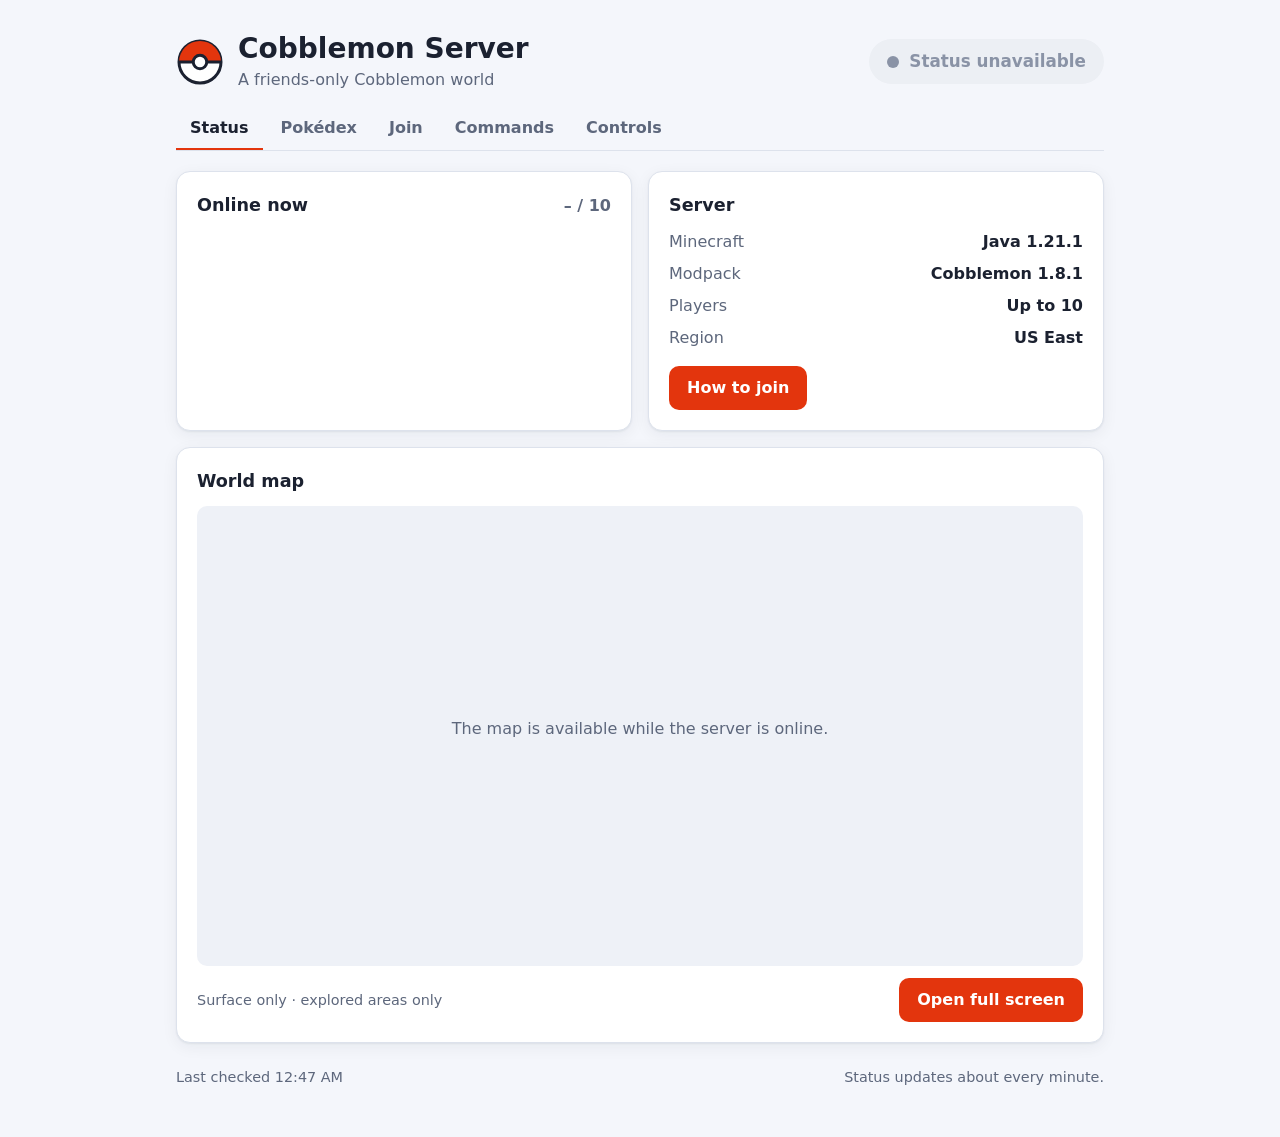
==== index.html @ 2ac9ac33 "Publish 2026-10-23 00:00" ====
<!doctype html>
<html lang="en">
<head>
  <meta charset="utf-8">
  <meta name="viewport" content="width=device-width, initial-scale=1">
  <title>Cobblemon Server</title>
  <meta name="description" content="Live status for our Cobblemon Minecraft server.">
  <link rel="icon" href="favicon.svg" type="image/svg+xml">
  <link rel="stylesheet" href="style.css?v=7aea255664">
</head>
<body>
  <main class="wrap">
    <header class="hero">
      <div class="brand">
        <svg class="ball" viewBox="0 0 32 32" aria-hidden="true">
          <circle cx="16" cy="16" r="14" class="ball-bottom"/>
          <path d="M2 16a14 14 0 0 1 28 0z" class="ball-top"/>
          <path d="M2 16h28" class="ball-line"/>
          <circle cx="16" cy="16" r="4.5" class="ball-button"/>
        </svg>
        <div>
          <h1>Cobblemon Server</h1>
          <p class="tagline" id="tagline">A friends-only Cobblemon world</p>
        </div>
      </div>
      <div class="status" id="status" data-state="loading" role="status" aria-live="polite">
        <span class="dot" aria-hidden="true"></span>
        <span id="status-text">Checking…</span>
      </div>
    </header>

    <nav class="tabs" aria-label="Pages">
      <a href="./" aria-current="page">Status</a>
      <a href="pokedex.html">Pokédex</a>
      <a href="join.html">Join</a>
      <a href="commands.html">Commands</a>
      <a href="controls.html">Controls</a>
    </nav>

    <section class="grid">
      <article class="card players">
        <div class="card-head">
          <h2>Online now</h2>
          <span class="count" id="count">– / 10</span>
        </div>
        <ul class="player-list" id="player-list"></ul>
        <p class="empty" id="empty" hidden>Nobody's online right now.</p>
        <p class="empty" id="offline-note" hidden>Server is offline.</p>
      </article>

      <article class="card info">
        <h2>Server</h2>
        <dl>
          <div><dt>Minecraft</dt><dd>Java 1.21.1</dd></div>
          <div><dt>Modpack</dt><dd>Cobblemon 1.8.1</dd></div>
          <div><dt>Players</dt><dd id="max">Up to 10</dd></div>
          <div><dt>Region</dt><dd>US East</dd></div>
        </dl>
        <a class="btn join-btn" href="join.html">How to join</a>
      </article>

      <article class="card map">
        <div class="card-head">
          <h2>World map</h2>
        </div>
        <div class="map-frame" id="map-frame">
          <p class="empty">Checking whether the map is online…</p>
        </div>
        <div class="map-foot">
          <span class="meta" id="map-updated">Surface only · explored areas only</span>
          <a class="btn" id="map-link" href="https://cobblemon.albacore-trout.ts.net/" target="_blank" rel="noopener" hidden>Open full screen</a>
        </div>
      </article>
    </section>

    <footer class="foot">
      <span id="checked">Not checked yet</span>
      <span>Status updates about every minute.</span>
    </footer>
  </main>
  <script src="app.js?v=af27d53a23"></script>
</body>
</html>
---- style.css ----
:root {
  --bg: #f4f6fb;
  --surface: #ffffff;
  --surface-2: #eef1f7;
  --text: #1b2130;
  --muted: #5d677c;
  --border: #dde2ec;
  --accent: #e3350d;
  --accent-ink: #ffffff;
  --ok: #1f9d55;
  --ok-soft: #e3f6ea;
  --bad: #c9362b;
  --bad-soft: #fbe6e4;
  --wait: #8a93a6;
  --wait-soft: #eceff4;
  --shadow: 0 1px 2px rgba(20, 28, 45, .06), 0 4px 16px rgba(20, 28, 45, .06);
  --radius: 14px;
}

@media (prefers-color-scheme: dark) {
  :root {
    --bg: #0f131b;
    --surface: #171c27;
    --surface-2: #1f2533;
    --text: #e8ecf4;
    --muted: #9aa4b8;
    --border: #2a3142;
    --accent: #ff5a36;
    --ok: #3ccf7f;
    --ok-soft: #13301f;
    --bad: #ff6b5e;
    --bad-soft: #3a1a17;
    --wait: #8a93a6;
    --wait-soft: #232a38;
    --shadow: 0 1px 2px rgba(0, 0, 0, .3), 0 4px 16px rgba(0, 0, 0, .25);
  }
}

* { box-sizing: border-box; }

html, body { margin: 0; }

body {
  background: var(--bg);
  color: var(--text);
  font: 16px/1.5 system-ui, -apple-system, "Segoe UI", Roboto, sans-serif;
}

.wrap {
  max-width: 960px;
  margin: 0 auto;
  padding: 32px 16px 48px;
}

.hero {
  display: flex;
  align-items: center;
  justify-content: space-between;
  gap: 16px;
  flex-wrap: wrap;
  margin-bottom: 24px;
}

.brand { display: flex; align-items: center; gap: 14px; }

.ball { width: 48px; height: 48px; flex: none; }
.ball-top { fill: var(--accent); }
.ball-bottom { fill: var(--surface); stroke: var(--text); stroke-width: 2; }
.ball-line { stroke: var(--text); stroke-width: 2; }
.ball-button { fill: var(--surface); stroke: var(--text); stroke-width: 2; }

h1 { margin: 0; font-size: 1.75rem; line-height: 1.2; }
.tagline { margin: 2px 0 0; color: var(--muted); }

.status {
  display: inline-flex;
  align-items: center;
  gap: 10px;
  padding: 10px 18px;
  border-radius: 999px;
  font-weight: 700;
  font-size: 1.05rem;
  background: var(--wait-soft);
  color: var(--wait);
}
.status .dot { width: 12px; height: 12px; border-radius: 50%; background: currentColor; }
.status[data-state="online"] { background: var(--ok-soft); color: var(--ok); }
.status[data-state="online"] .dot { animation: pulse 2s ease-in-out infinite; }
.status[data-state="offline"] { background: var(--bad-soft); color: var(--bad); }

@keyframes pulse {
  0%, 100% { box-shadow: 0 0 0 0 currentColor; }
  50% { box-shadow: 0 0 0 5px transparent; }
}
@media (prefers-reduced-motion: reduce) {
  .status[data-state="online"] .dot { animation: none; }
}

.grid {
  display: grid;
  grid-template-columns: repeat(2, minmax(0, 1fr));
  gap: 16px;
}
@media (max-width: 680px) {
  .grid { grid-template-columns: minmax(0, 1fr); }
}

.card {
  background: var(--surface);
  border: 1px solid var(--border);
  border-radius: var(--radius);
  box-shadow: var(--shadow);
  padding: 20px;
  min-width: 0;
}
.card h2 { margin: 0 0 12px; font-size: 1.1rem; }
.card p { margin: 0 0 14px; color: var(--muted); }

.tabs {
  display: flex;
  gap: 4px;
  margin: -8px 0 20px;
  border-bottom: 1px solid var(--border);
}
.tabs a {
  padding: 8px 14px;
  color: var(--muted);
  font-weight: 600;
  text-decoration: none;
  border-bottom: 3px solid transparent;
  margin-bottom: -1px;
}
.tabs a:hover { color: var(--text); }
.tabs a[aria-current="page"] { color: var(--text); border-bottom-color: var(--accent); }
.tabs a:focus-visible { outline: 3px solid var(--text); outline-offset: 2px; border-radius: 6px; }

.cmds { display: grid; gap: 12px; }
.cmds div { display: block; }
.cmds dt { color: var(--text); }
.cmds dd { margin: 2px 0 0; text-align: left; font-weight: 400; color: var(--muted); font-size: .95rem; }
code {
  font: 600 .9rem/1.4 ui-monospace, "Cascadia Code", Consolas, monospace;
  background: var(--surface-2);
  padding: 1px 6px;
  border-radius: 6px;
  overflow-wrap: anywhere;
}

.wide, .map { grid-column: 1 / -1; }

.callout { border-left: 4px solid var(--accent); }
.callout p { margin: 0; color: var(--text); }

kbd {
  display: inline-block;
  min-width: 1.9em;
  padding: 2px 8px;
  border: 1px solid var(--border);
  border-bottom-width: 3px;
  border-radius: 7px;
  background: var(--surface-2);
  color: var(--text);
  font: 700 .9rem/1.4 ui-monospace, "Cascadia Code", Consolas, monospace;
  text-align: center;
}

.keys { display: grid; gap: 16px; }
.keys > div { display: grid; grid-template-columns: 9rem minmax(0, 1fr); gap: 12px; align-items: start; }
.keys dt { display: flex; gap: 6px; flex-wrap: wrap; }
.keys dd { margin: 0; text-align: left; font-weight: 400; color: var(--muted); }
.keys dd strong { color: var(--text); }
.keys ul { margin: 6px 0 0; padding-left: 18px; display: grid; gap: 3px; }
@media (max-width: 680px) {
  .keys > div { grid-template-columns: minmax(0, 1fr); gap: 6px; }
}
.meta { color: var(--muted); font-size: .9rem; }

.address { display: flex; align-items: center; gap: 12px; flex-wrap: wrap; margin-bottom: 10px; }
.address code { font-size: 1.15rem; padding: 6px 12px; }
.callout p.meta { color: var(--muted); }
.btn-small { padding: 7px 14px; font-size: .9rem; }
.join-btn { margin-top: 16px; }

.needs { margin: 0; padding-left: 20px; display: grid; gap: 8px; color: var(--muted); }
.needs strong { color: var(--text); }

.steps { margin: 0; padding: 0; list-style: none; counter-reset: step; display: grid; gap: 14px; }
.steps li { counter-increment: step; position: relative; padding-left: 44px; color: var(--muted); }
.steps li::before {
  content: counter(step);
  position: absolute;
  left: 0;
  top: -1px;
  width: 30px;
  height: 30px;
  border-radius: 50%;
  display: grid;
  place-items: center;
  background: var(--accent);
  color: var(--accent-ink);
  font-weight: 700;
}
.steps strong { color: var(--text); }
.steps li > strong:first-child { display: block; }

.card a:not(.btn), .foot a { color: var(--accent); }


.map-frame {
  height: 460px;
  border-radius: 10px;
  overflow: hidden;
  background: var(--surface-2);
  display: grid;
  place-items: center;
}
.map-frame iframe { width: 100%; height: 100%; border: 0; display: block; }
@media (max-width: 680px) {
  .map-frame { height: 360px; }
}

.map-foot {
  display: flex;
  align-items: center;
  justify-content: space-between;
  gap: 12px;
  flex-wrap: wrap;
  margin-top: 12px;
}

.card-head { display: flex; align-items: baseline; justify-content: space-between; gap: 8px; }
.count { font-weight: 700; color: var(--muted); font-variant-numeric: tabular-nums; }

.player-list { list-style: none; margin: 0; padding: 0; display: grid; gap: 8px; }
.player-list li {
  display: flex;
  align-items: center;
  gap: 12px;
  padding: 8px 10px;
  background: var(--surface-2);
  border-radius: 10px;
  font-weight: 600;
  overflow-wrap: anywhere;
}
.head {
  width: 32px;
  height: 32px;
  border-radius: 6px;
  flex: none;
  image-rendering: pixelated;
  background: var(--border);
}
.head-letter {
  display: grid;
  place-items: center;
  color: var(--accent-ink);
  background: var(--accent);
  font-weight: 700;
}
.empty { margin: 4px 0 0; color: var(--muted); }
.afk-badge {
  display: none;
  margin-left: auto;
  padding: 2px 8px;
  border-radius: 999px;
  background: var(--wait-soft);
  color: var(--muted);
  font-size: .75rem;
  font-weight: 700;
  letter-spacing: .04em;
}
.player-list li.is-afk .afk-badge { display: inline-block; }
.player-list li.is-afk { color: var(--muted); }
.player-list li.is-afk .head { filter: grayscale(1); opacity: .6; }

.btn {
  display: inline-block;
  padding: 10px 18px;
  border: 0;
  border-radius: 10px;
  background: var(--accent);
  color: var(--accent-ink);
  font: inherit;
  font-weight: 700;
  text-decoration: none;
  cursor: pointer;
}
.btn:hover { filter: brightness(1.08); }
.btn:focus-visible { outline: 3px solid var(--text); outline-offset: 2px; }
.btn[aria-disabled="true"] {
  background: var(--surface-2);
  color: var(--muted);
  pointer-events: none;
}

dl { margin: 0; display: grid; gap: 8px; }
dl div { display: flex; justify-content: space-between; gap: 12px; }
dt { color: var(--muted); }
dd { margin: 0; font-weight: 600; text-align: right; }

.foot {
  margin-top: 24px;
  display: flex;
  justify-content: space-between;
  gap: 8px;
  flex-wrap: wrap;
  color: var(--muted);
  font-size: .9rem;
}

/* ---- Pokédex tab ---- */
.tabs { overflow-x: auto; scrollbar-width: none; }
.tabs a { white-space: nowrap; }
@media (max-width: 480px) { .tabs { gap: 0; } .tabs a { padding: 8px 7px; font-size: .9rem; } }

.dex-total { display: grid; gap: 8px; margin-bottom: 18px; }
.dex-big { font-size: 1.05rem; }
.dex-big #dex-caught { font-size: 2rem; font-weight: 800; font-variant-numeric: tabular-nums; }
.dex-total p.meta { margin: 0; }
.bar { display: block; height: 10px; border-radius: 999px; background: var(--surface-2); overflow: hidden; }
.bar > span { display: block; height: 100%; background: var(--accent); border-radius: inherit; }
.bar.small { height: 6px; }
.dex-sub { margin: 0 0 10px; font-size: .95rem; color: var(--muted); font-weight: 600; }

.trainers { list-style: none; margin: 0; padding: 0; display: grid; grid-template-columns: repeat(auto-fill, minmax(140px, 1fr)); gap: 8px; }
.trainer {
  width: 100%;
  display: grid;
  gap: 4px;
  text-align: left;
  padding: 10px 12px;
  border: 1px solid var(--border);
  border-radius: 10px;
  background: var(--surface-2);
  color: var(--text);
  font: inherit;
  cursor: pointer;
}
.trainer:hover { border-color: var(--muted); }
.trainer[aria-pressed="true"] { border-color: var(--accent); box-shadow: inset 0 0 0 1px var(--accent); }
.trainer:focus-visible { outline: 3px solid var(--text); outline-offset: 2px; }
.trainer > * { min-width: 0; }
.t-name { font-weight: 700; font-size: .9rem; white-space: nowrap; overflow: hidden; text-overflow: ellipsis; }
.t-num { color: var(--muted); font-size: .8rem; white-space: nowrap; overflow: hidden; text-overflow: ellipsis; }
.t-num strong { color: var(--text); }

.dex-controls { display: grid; grid-template-columns: 2fr repeat(3, minmax(0, 1fr)); gap: 10px; margin-bottom: 12px; }
@media (max-width: 680px) { .dex-controls { grid-template-columns: 1fr 1fr; } .dex-controls .field:first-child { grid-column: 1 / -1; } }
.field { display: grid; gap: 4px; font-size: .85rem; color: var(--muted); font-weight: 600; min-width: 0; }
.field input, .field select {
  width: 100%;
  min-width: 0;
  padding: 8px 10px;
  border: 1px solid var(--border);
  border-radius: 8px;
  background: var(--surface-2);
  color: var(--text);
  font: inherit;
  font-weight: 400;
  font-size: .95rem;
}
.field input:focus-visible, .field select:focus-visible { outline: 3px solid var(--accent); outline-offset: 1px; }

.dex-legend { display: flex; gap: 14px; flex-wrap: wrap; align-items: center; margin-bottom: 12px; }
.dex-legend #dex-count { margin-left: auto; }
.lg { display: inline-block; width: 12px; height: 12px; border-radius: 3px; margin-right: 6px; vertical-align: -1px; }
.lg-caught { background: var(--accent); }
.lg-seen { background: var(--muted); }
.lg-none { background: var(--surface-2); border: 1px solid var(--border); }

.dex-grid { display: grid; grid-template-columns: repeat(auto-fill, minmax(96px, 1fr)); gap: 8px; }
.mon {
  display: grid;
  justify-items: center;
  gap: 2px;
  padding: 6px 4px 8px;
  border: 1px solid var(--border);
  border-radius: 10px;
  background: var(--surface-2);
  color: var(--text);
  font: inherit;
  cursor: pointer;
  min-width: 0;
}
.mon[hidden] { display: none; }
.mon:hover { border-color: var(--muted); }
.mon:focus-visible { outline: 3px solid var(--text); outline-offset: 2px; }
.mon img, .mon-ph { width: 64px; height: 64px; image-rendering: pixelated; }
.mon-ph { display: grid; place-items: center; font-weight: 800; color: var(--muted); }
.mon-n { font-size: .72rem; color: var(--muted); font-variant-numeric: tabular-nums; }
.mon-name { font-size: .8rem; font-weight: 600; max-width: 100%; overflow: hidden; text-overflow: ellipsis; white-space: nowrap; }
.mon[data-state="caught"] { border-color: color-mix(in srgb, var(--accent) 55%, var(--border)); background: var(--surface); }
.mon[data-state="seen"] img { filter: brightness(0); opacity: .55; }
.mon[data-state="seen"] .mon-name { color: var(--muted); }
.mon[data-state="none"] img { filter: brightness(0); opacity: .14; }
.mon[data-state="none"] .mon-name { color: var(--muted); opacity: .7; }
@media (prefers-color-scheme: dark) {
  .mon[data-state="seen"] img { filter: brightness(0) invert(1); opacity: .5; }
  .mon[data-state="none"] img { filter: brightness(0) invert(1); opacity: .08; }
}

.dex-tip {
  position: absolute;
  z-index: 10;
  max-width: 260px;
  padding: 10px 12px;
  border-radius: 10px;
  background: var(--text);
  color: var(--bg);
  box-shadow: var(--shadow);
  font-size: .88rem;
  line-height: 1.4;
  pointer-events: none;
}
.dex-tip p { margin: 6px 0 0; }
.tip-head { font-weight: 800; }
.tip-types { display: flex; gap: 4px; margin-top: 4px; }
.tip-note, .tip-none { opacity: .75; font-style: italic; }
.type { padding: 1px 7px; border-radius: 999px; font-size: .72rem; font-weight: 700; color: #fff; background: #777; }
.type-normal { background: #9fa19f; } .type-fire { background: #e62829; } .type-water { background: #2980ef; }
.type-grass { background: #3fa129; } .type-electric { background: #c9a400; } .type-ice { background: #3dcef3; color: #0b2a33; }
.type-fighting { background: #ff8000; } .type-poison { background: #9141cb; } .type-ground { background: #915121; }
.type-flying { background: #81b9ef; color: #0b2233; } .type-psychic { background: #ef4179; } .type-bug { background: #91a119; }
.type-rock { background: #afa981; color: #2a2716; } .type-ghost { background: #704170; } .type-dragon { background: #5060e1; }
.type-dark { background: #50413f; } .type-steel { background: #60a1b8; } .type-fairy { background: #ef70ef; color: #3a0f3a; }
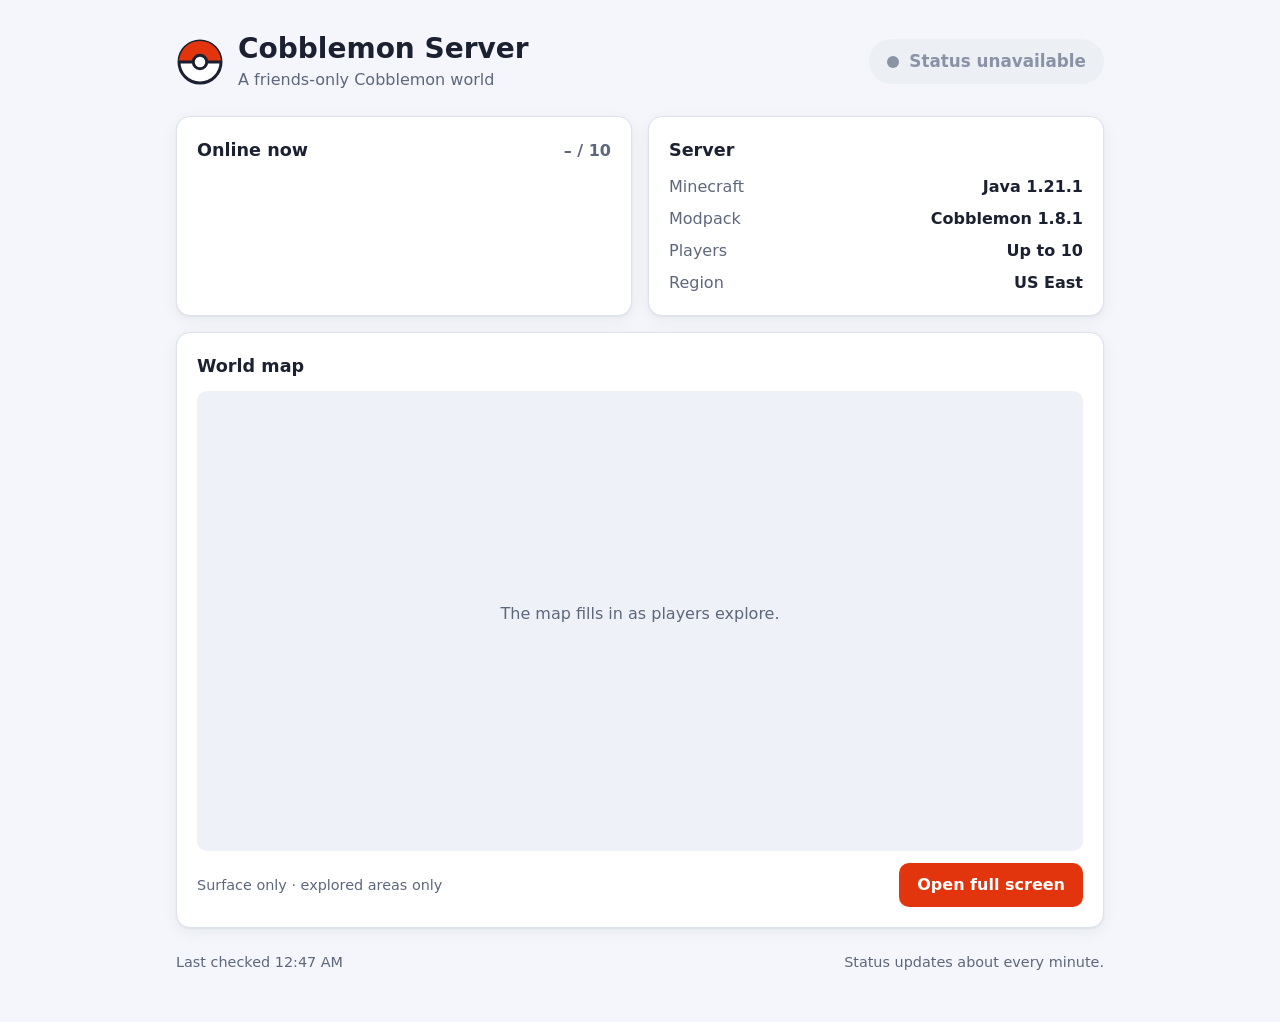
==== commit 62729390: "Switch status to mcstatus.io (mcsrvstat fails via Playit IPv6); only publish maps with tiles" ====
--- a/index.html
+++ b/index.html
@@ -6,7 +6,7 @@
   <title>Cobblemon Server</title>
   <meta name="description" content="Live status for our Cobblemon Minecraft server.">
   <link rel="icon" href="favicon.svg" type="image/svg+xml">
-  <link rel="stylesheet" href="style.css?v=7aea255664">
+  <link rel="stylesheet" href="style.css">
 </head>
 <body>
   <main class="wrap">
@@ -29,14 +29,6 @@
       </div>
     </header>
 
-    <nav class="tabs" aria-label="Pages">
-      <a href="./" aria-current="page">Status</a>
-      <a href="pokedex.html">Pokédex</a>
-      <a href="join.html">Join</a>
-      <a href="commands.html">Commands</a>
-      <a href="controls.html">Controls</a>
-    </nav>
-
     <section class="grid">
       <article class="card players">
         <div class="card-head">
@@ -56,19 +48,19 @@
           <div><dt>Players</dt><dd id="max">Up to 10</dd></div>
           <div><dt>Region</dt><dd>US East</dd></div>
         </dl>
-        <a class="btn join-btn" href="join.html">How to join</a>
       </article>
 
       <article class="card map">
         <div class="card-head">
           <h2>World map</h2>
+          <span class="meta" id="map-updated"></span>
         </div>
         <div class="map-frame" id="map-frame">
-          <p class="empty">Checking whether the map is online…</p>
+          <p class="empty" id="map-empty">The map fills in as players explore.</p>
         </div>
         <div class="map-foot">
-          <span class="meta" id="map-updated">Surface only · explored areas only</span>
-          <a class="btn" id="map-link" href="https://cobblemon.albacore-trout.ts.net/" target="_blank" rel="noopener" hidden>Open full screen</a>
+          <span class="meta">Surface only · explored areas only</span>
+          <a class="btn" id="map-link" href="map/" target="_blank" rel="noopener" hidden>Open full screen</a>
         </div>
       </article>
     </section>
@@ -78,6 +70,6 @@
       <span>Status updates about every minute.</span>
     </footer>
   </main>
-  <script src="app.js?v=af27d53a23"></script>
+  <script src="app.js"></script>
 </body>
 </html>
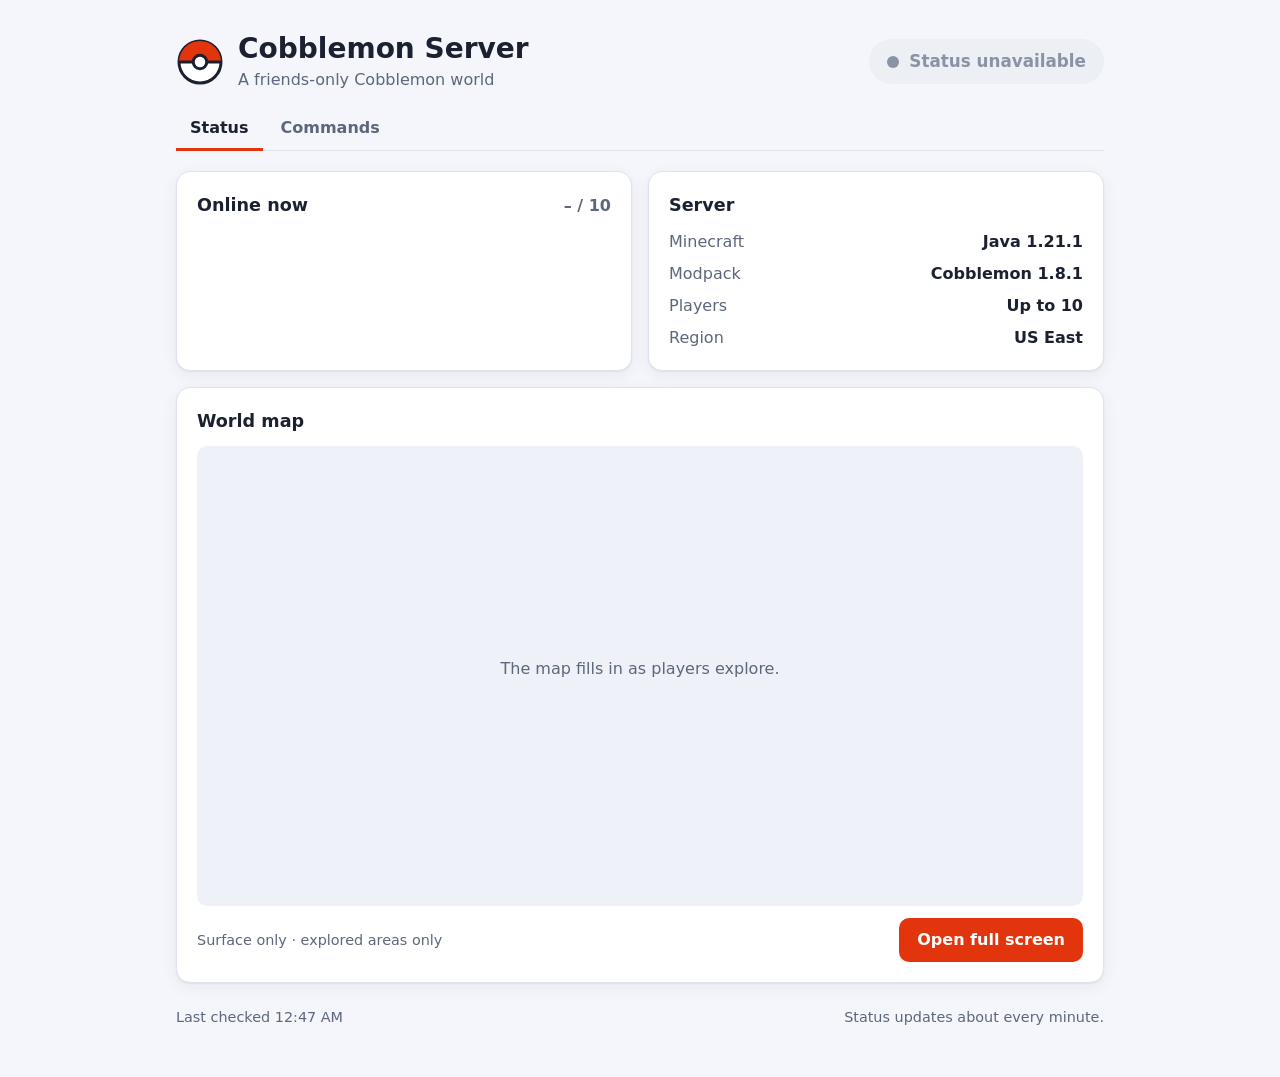
==== commit da2557a4: "Add Commands page (player commands verified from EC 0.35.2 source, Cobblemon 1.8.1 permissions, serv" ====
--- a/index.html
+++ b/index.html
@@ -28,6 +28,11 @@
         <span id="status-text">Checking…</span>
       </div>
     </header>
+
+    <nav class="tabs" aria-label="Pages">
+      <a href="./" aria-current="page">Status</a>
+      <a href="commands.html">Commands</a>
+    </nav>
 
     <section class="grid">
       <article class="card players">
--- a/style.css
+++ b/style.css
@@ -147,64 +147,7 @@
 }
 
 .wide, .map { grid-column: 1 / -1; }
-
-.callout { border-left: 4px solid var(--accent); }
-.callout p { margin: 0; color: var(--text); }
-
-kbd {
-  display: inline-block;
-  min-width: 1.9em;
-  padding: 2px 8px;
-  border: 1px solid var(--border);
-  border-bottom-width: 3px;
-  border-radius: 7px;
-  background: var(--surface-2);
-  color: var(--text);
-  font: 700 .9rem/1.4 ui-monospace, "Cascadia Code", Consolas, monospace;
-  text-align: center;
-}
-
-.keys { display: grid; gap: 16px; }
-.keys > div { display: grid; grid-template-columns: 9rem minmax(0, 1fr); gap: 12px; align-items: start; }
-.keys dt { display: flex; gap: 6px; flex-wrap: wrap; }
-.keys dd { margin: 0; text-align: left; font-weight: 400; color: var(--muted); }
-.keys dd strong { color: var(--text); }
-.keys ul { margin: 6px 0 0; padding-left: 18px; display: grid; gap: 3px; }
-@media (max-width: 680px) {
-  .keys > div { grid-template-columns: minmax(0, 1fr); gap: 6px; }
-}
 .meta { color: var(--muted); font-size: .9rem; }
-
-.address { display: flex; align-items: center; gap: 12px; flex-wrap: wrap; margin-bottom: 10px; }
-.address code { font-size: 1.15rem; padding: 6px 12px; }
-.callout p.meta { color: var(--muted); }
-.btn-small { padding: 7px 14px; font-size: .9rem; }
-.join-btn { margin-top: 16px; }
-
-.needs { margin: 0; padding-left: 20px; display: grid; gap: 8px; color: var(--muted); }
-.needs strong { color: var(--text); }
-
-.steps { margin: 0; padding: 0; list-style: none; counter-reset: step; display: grid; gap: 14px; }
-.steps li { counter-increment: step; position: relative; padding-left: 44px; color: var(--muted); }
-.steps li::before {
-  content: counter(step);
-  position: absolute;
-  left: 0;
-  top: -1px;
-  width: 30px;
-  height: 30px;
-  border-radius: 50%;
-  display: grid;
-  place-items: center;
-  background: var(--accent);
-  color: var(--accent-ink);
-  font-weight: 700;
-}
-.steps strong { color: var(--text); }
-.steps li > strong:first-child { display: block; }
-
-.card a:not(.btn), .foot a { color: var(--accent); }
-
 
 .map-frame {
   height: 460px;
@@ -258,20 +201,6 @@
   font-weight: 700;
 }
 .empty { margin: 4px 0 0; color: var(--muted); }
-.afk-badge {
-  display: none;
-  margin-left: auto;
-  padding: 2px 8px;
-  border-radius: 999px;
-  background: var(--wait-soft);
-  color: var(--muted);
-  font-size: .75rem;
-  font-weight: 700;
-  letter-spacing: .04em;
-}
-.player-list li.is-afk .afk-badge { display: inline-block; }
-.player-list li.is-afk { color: var(--muted); }
-.player-list li.is-afk .head { filter: grayscale(1); opacity: .6; }
 
 .btn {
   display: inline-block;
@@ -307,119 +236,3 @@
   color: var(--muted);
   font-size: .9rem;
 }
-
-/* ---- Pokédex tab ---- */
-.tabs { overflow-x: auto; scrollbar-width: none; }
-.tabs a { white-space: nowrap; }
-@media (max-width: 480px) { .tabs { gap: 0; } .tabs a { padding: 8px 7px; font-size: .9rem; } }
-
-.dex-total { display: grid; gap: 8px; margin-bottom: 18px; }
-.dex-big { font-size: 1.05rem; }
-.dex-big #dex-caught { font-size: 2rem; font-weight: 800; font-variant-numeric: tabular-nums; }
-.dex-total p.meta { margin: 0; }
-.bar { display: block; height: 10px; border-radius: 999px; background: var(--surface-2); overflow: hidden; }
-.bar > span { display: block; height: 100%; background: var(--accent); border-radius: inherit; }
-.bar.small { height: 6px; }
-.dex-sub { margin: 0 0 10px; font-size: .95rem; color: var(--muted); font-weight: 600; }
-
-.trainers { list-style: none; margin: 0; padding: 0; display: grid; grid-template-columns: repeat(auto-fill, minmax(140px, 1fr)); gap: 8px; }
-.trainer {
-  width: 100%;
-  display: grid;
-  gap: 4px;
-  text-align: left;
-  padding: 10px 12px;
-  border: 1px solid var(--border);
-  border-radius: 10px;
-  background: var(--surface-2);
-  color: var(--text);
-  font: inherit;
-  cursor: pointer;
-}
-.trainer:hover { border-color: var(--muted); }
-.trainer[aria-pressed="true"] { border-color: var(--accent); box-shadow: inset 0 0 0 1px var(--accent); }
-.trainer:focus-visible { outline: 3px solid var(--text); outline-offset: 2px; }
-.trainer > * { min-width: 0; }
-.t-name { font-weight: 700; font-size: .9rem; white-space: nowrap; overflow: hidden; text-overflow: ellipsis; }
-.t-num { color: var(--muted); font-size: .8rem; white-space: nowrap; overflow: hidden; text-overflow: ellipsis; }
-.t-num strong { color: var(--text); }
-
-.dex-controls { display: grid; grid-template-columns: 2fr repeat(3, minmax(0, 1fr)); gap: 10px; margin-bottom: 12px; }
-@media (max-width: 680px) { .dex-controls { grid-template-columns: 1fr 1fr; } .dex-controls .field:first-child { grid-column: 1 / -1; } }
-.field { display: grid; gap: 4px; font-size: .85rem; color: var(--muted); font-weight: 600; min-width: 0; }
-.field input, .field select {
-  width: 100%;
-  min-width: 0;
-  padding: 8px 10px;
-  border: 1px solid var(--border);
-  border-radius: 8px;
-  background: var(--surface-2);
-  color: var(--text);
-  font: inherit;
-  font-weight: 400;
-  font-size: .95rem;
-}
-.field input:focus-visible, .field select:focus-visible { outline: 3px solid var(--accent); outline-offset: 1px; }
-
-.dex-legend { display: flex; gap: 14px; flex-wrap: wrap; align-items: center; margin-bottom: 12px; }
-.dex-legend #dex-count { margin-left: auto; }
-.lg { display: inline-block; width: 12px; height: 12px; border-radius: 3px; margin-right: 6px; vertical-align: -1px; }
-.lg-caught { background: var(--accent); }
-.lg-seen { background: var(--muted); }
-.lg-none { background: var(--surface-2); border: 1px solid var(--border); }
-
-.dex-grid { display: grid; grid-template-columns: repeat(auto-fill, minmax(96px, 1fr)); gap: 8px; }
-.mon {
-  display: grid;
-  justify-items: center;
-  gap: 2px;
-  padding: 6px 4px 8px;
-  border: 1px solid var(--border);
-  border-radius: 10px;
-  background: var(--surface-2);
-  color: var(--text);
-  font: inherit;
-  cursor: pointer;
-  min-width: 0;
-}
-.mon[hidden] { display: none; }
-.mon:hover { border-color: var(--muted); }
-.mon:focus-visible { outline: 3px solid var(--text); outline-offset: 2px; }
-.mon img, .mon-ph { width: 64px; height: 64px; image-rendering: pixelated; }
-.mon-ph { display: grid; place-items: center; font-weight: 800; color: var(--muted); }
-.mon-n { font-size: .72rem; color: var(--muted); font-variant-numeric: tabular-nums; }
-.mon-name { font-size: .8rem; font-weight: 600; max-width: 100%; overflow: hidden; text-overflow: ellipsis; white-space: nowrap; }
-.mon[data-state="caught"] { border-color: color-mix(in srgb, var(--accent) 55%, var(--border)); background: var(--surface); }
-.mon[data-state="seen"] img { filter: brightness(0); opacity: .55; }
-.mon[data-state="seen"] .mon-name { color: var(--muted); }
-.mon[data-state="none"] img { filter: brightness(0); opacity: .14; }
-.mon[data-state="none"] .mon-name { color: var(--muted); opacity: .7; }
-@media (prefers-color-scheme: dark) {
-  .mon[data-state="seen"] img { filter: brightness(0) invert(1); opacity: .5; }
-  .mon[data-state="none"] img { filter: brightness(0) invert(1); opacity: .08; }
-}
-
-.dex-tip {
-  position: absolute;
-  z-index: 10;
-  max-width: 260px;
-  padding: 10px 12px;
-  border-radius: 10px;
-  background: var(--text);
-  color: var(--bg);
-  box-shadow: var(--shadow);
-  font-size: .88rem;
-  line-height: 1.4;
-  pointer-events: none;
-}
-.dex-tip p { margin: 6px 0 0; }
-.tip-head { font-weight: 800; }
-.tip-types { display: flex; gap: 4px; margin-top: 4px; }
-.tip-note, .tip-none { opacity: .75; font-style: italic; }
-.type { padding: 1px 7px; border-radius: 999px; font-size: .72rem; font-weight: 700; color: #fff; background: #777; }
-.type-normal { background: #9fa19f; } .type-fire { background: #e62829; } .type-water { background: #2980ef; }
-.type-grass { background: #3fa129; } .type-electric { background: #c9a400; } .type-ice { background: #3dcef3; color: #0b2a33; }
-.type-fighting { background: #ff8000; } .type-poison { background: #9141cb; } .type-ground { background: #915121; }
-.type-flying { background: #81b9ef; color: #0b2233; } .type-psychic { background: #ef4179; } .type-bug { background: #91a119; }
-.type-rock { background: #afa981; color: #2a2716; } .type-ghost { background: #704170; } .type-dragon { background: #5060e1; }
-.type-dark { background: #50413f; } .type-steel { background: #60a1b8; } .type-fairy { background: #ef70ef; color: #3a0f3a; }
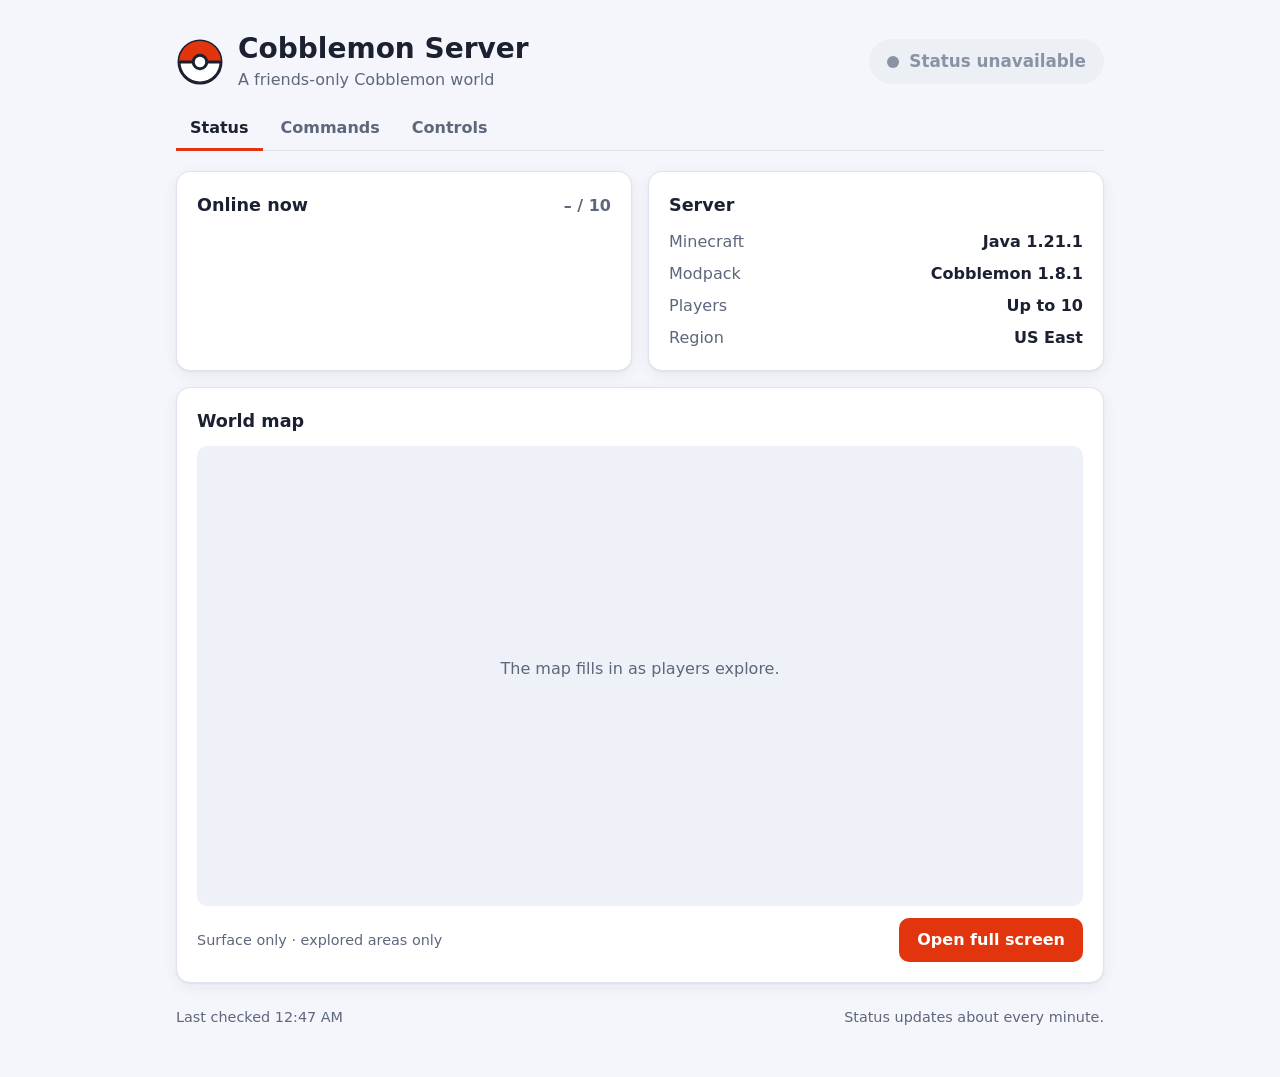
==== commit 07f83708: "Add Controls page (Cobblemon 1.8.1 default keybinds, from source)" ====
--- a/index.html
+++ b/index.html
@@ -32,6 +32,7 @@
     <nav class="tabs" aria-label="Pages">
       <a href="./" aria-current="page">Status</a>
       <a href="commands.html">Commands</a>
+      <a href="controls.html">Controls</a>
     </nav>
 
     <section class="grid">
--- a/style.css
+++ b/style.css
@@ -147,6 +147,32 @@
 }
 
 .wide, .map { grid-column: 1 / -1; }
+
+.callout { border-left: 4px solid var(--accent); }
+.callout p { margin: 0; color: var(--text); }
+
+kbd {
+  display: inline-block;
+  min-width: 1.9em;
+  padding: 2px 8px;
+  border: 1px solid var(--border);
+  border-bottom-width: 3px;
+  border-radius: 7px;
+  background: var(--surface-2);
+  color: var(--text);
+  font: 700 .9rem/1.4 ui-monospace, "Cascadia Code", Consolas, monospace;
+  text-align: center;
+}
+
+.keys { display: grid; gap: 16px; }
+.keys > div { display: grid; grid-template-columns: 9rem minmax(0, 1fr); gap: 12px; align-items: start; }
+.keys dt { display: flex; gap: 6px; flex-wrap: wrap; }
+.keys dd { margin: 0; text-align: left; font-weight: 400; color: var(--muted); }
+.keys dd strong { color: var(--text); }
+.keys ul { margin: 6px 0 0; padding-left: 18px; display: grid; gap: 3px; }
+@media (max-width: 680px) {
+  .keys > div { grid-template-columns: minmax(0, 1fr); gap: 6px; }
+}
 .meta { color: var(--muted); font-size: .9rem; }
 
 .map-frame {
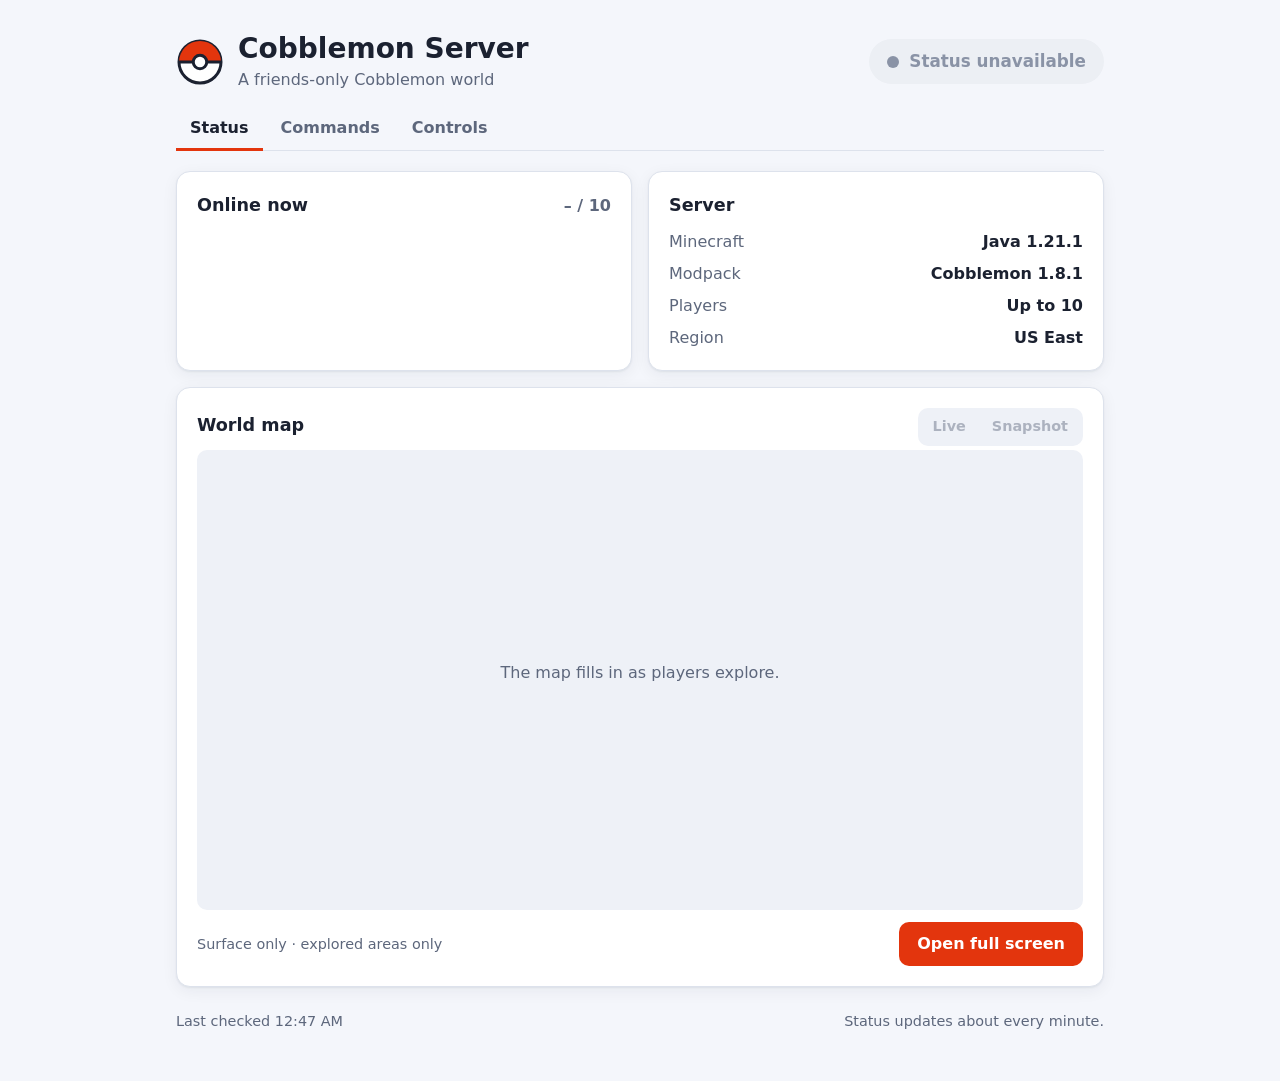
==== commit ba23e1d8: "Map: Live (Tailscale Funnel) / Snapshot switch; live auto-selected while server is online" ====
--- a/index.html
+++ b/index.html
@@ -59,13 +59,16 @@
       <article class="card map">
         <div class="card-head">
           <h2>World map</h2>
-          <span class="meta" id="map-updated"></span>
+          <div class="seg" role="group" aria-label="Map view">
+            <button type="button" id="map-live" data-mode="live" disabled>Live</button>
+            <button type="button" id="map-snapshot" data-mode="snapshot" disabled>Snapshot</button>
+          </div>
         </div>
         <div class="map-frame" id="map-frame">
-          <p class="empty" id="map-empty">The map fills in as players explore.</p>
+          <p class="empty">The map fills in as players explore.</p>
         </div>
         <div class="map-foot">
-          <span class="meta">Surface only · explored areas only</span>
+          <span class="meta" id="map-updated">Surface only · explored areas only</span>
           <a class="btn" id="map-link" href="map/" target="_blank" rel="noopener" hidden>Open full screen</a>
         </div>
       </article>
--- a/style.css
+++ b/style.css
@@ -175,6 +175,28 @@
 }
 .meta { color: var(--muted); font-size: .9rem; }
 
+.seg {
+  display: inline-flex;
+  padding: 3px;
+  gap: 2px;
+  background: var(--surface-2);
+  border-radius: 10px;
+}
+.seg button {
+  border: 0;
+  background: transparent;
+  color: var(--muted);
+  font: inherit;
+  font-size: .9rem;
+  font-weight: 600;
+  padding: 5px 12px;
+  border-radius: 7px;
+  cursor: pointer;
+}
+.seg button[aria-pressed="true"] { background: var(--surface); color: var(--text); box-shadow: var(--shadow); }
+.seg button:disabled { opacity: .45; cursor: not-allowed; }
+.seg button:focus-visible { outline: 3px solid var(--text); outline-offset: 1px; }
+
 .map-frame {
   height: 460px;
   border-radius: 10px;
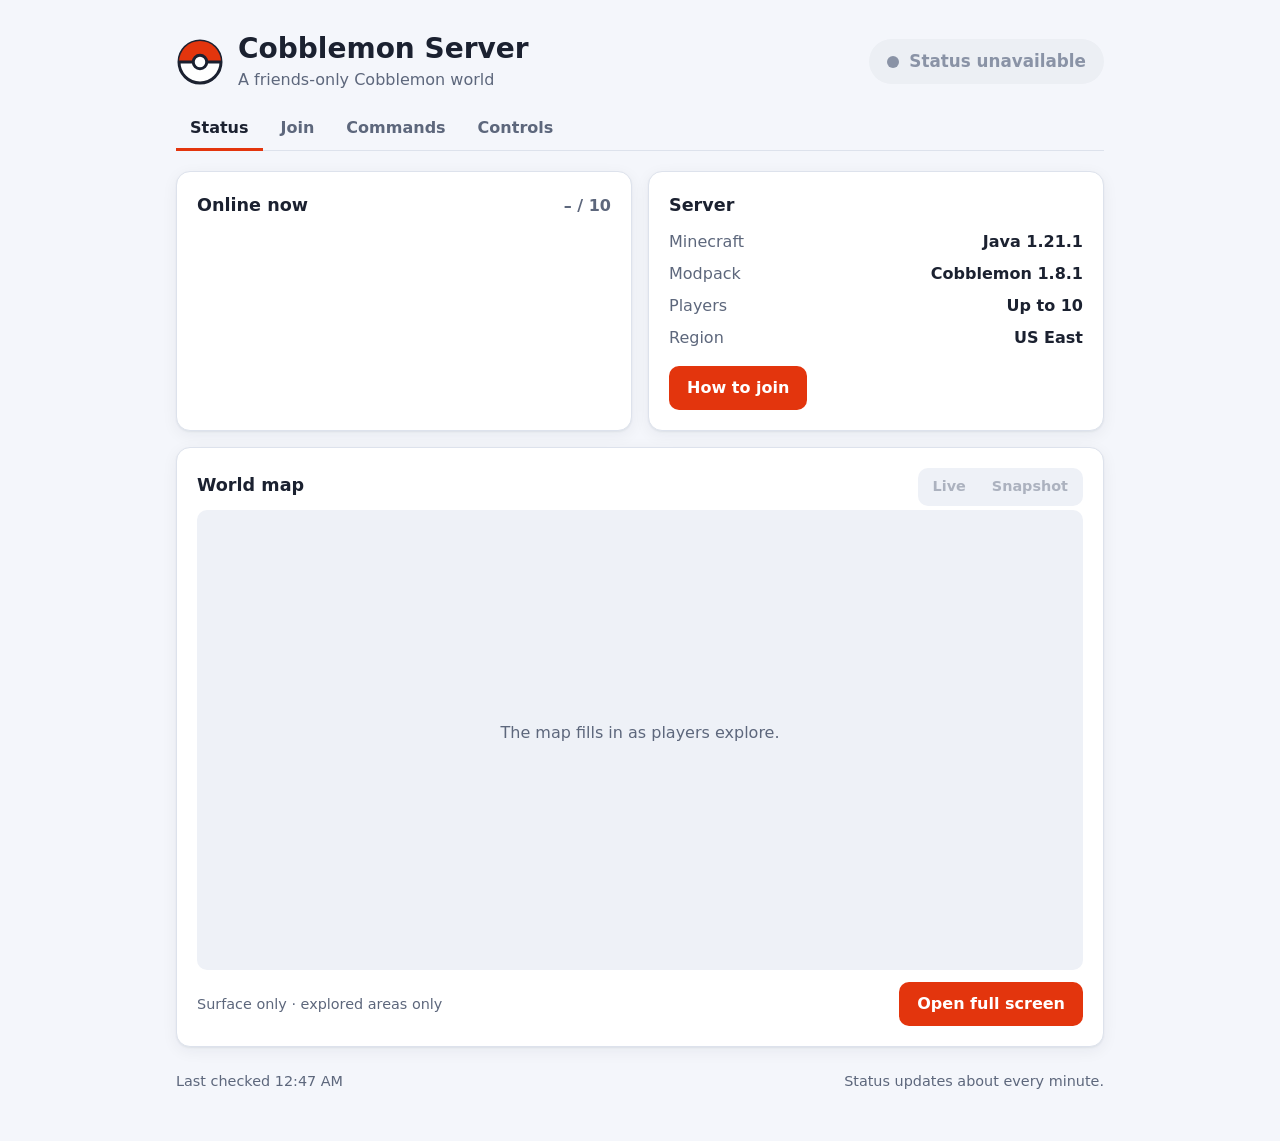
==== commit ac68c491: "Add Join page with install steps and server address Co-Authored-By: Claude Opus 5.5 <noreply@anthrop" ====
--- a/index.html
+++ b/index.html
@@ -31,6 +31,7 @@
 
     <nav class="tabs" aria-label="Pages">
       <a href="./" aria-current="page">Status</a>
+      <a href="join.html">Join</a>
       <a href="commands.html">Commands</a>
       <a href="controls.html">Controls</a>
     </nav>
@@ -54,6 +55,7 @@
           <div><dt>Players</dt><dd id="max">Up to 10</dd></div>
           <div><dt>Region</dt><dd>US East</dd></div>
         </dl>
+        <a class="btn join-btn" href="join.html">How to join</a>
       </article>
 
       <article class="card map">
--- a/style.css
+++ b/style.css
@@ -175,6 +175,36 @@
 }
 .meta { color: var(--muted); font-size: .9rem; }
 
+.address { display: flex; align-items: center; gap: 12px; flex-wrap: wrap; margin-bottom: 10px; }
+.address code { font-size: 1.15rem; padding: 6px 12px; }
+.callout p.meta { color: var(--muted); }
+.btn-small { padding: 7px 14px; font-size: .9rem; }
+.join-btn { margin-top: 16px; }
+
+.needs { margin: 0; padding-left: 20px; display: grid; gap: 8px; color: var(--muted); }
+.needs strong { color: var(--text); }
+
+.steps { margin: 0; padding: 0; list-style: none; counter-reset: step; display: grid; gap: 14px; }
+.steps li { counter-increment: step; position: relative; padding-left: 44px; color: var(--muted); }
+.steps li::before {
+  content: counter(step);
+  position: absolute;
+  left: 0;
+  top: -1px;
+  width: 30px;
+  height: 30px;
+  border-radius: 50%;
+  display: grid;
+  place-items: center;
+  background: var(--accent);
+  color: var(--accent-ink);
+  font-weight: 700;
+}
+.steps strong { color: var(--text); }
+.steps li > strong:first-child { display: block; }
+
+.card a:not(.btn), .foot a { color: var(--accent); }
+
 .seg {
   display: inline-flex;
   padding: 3px;
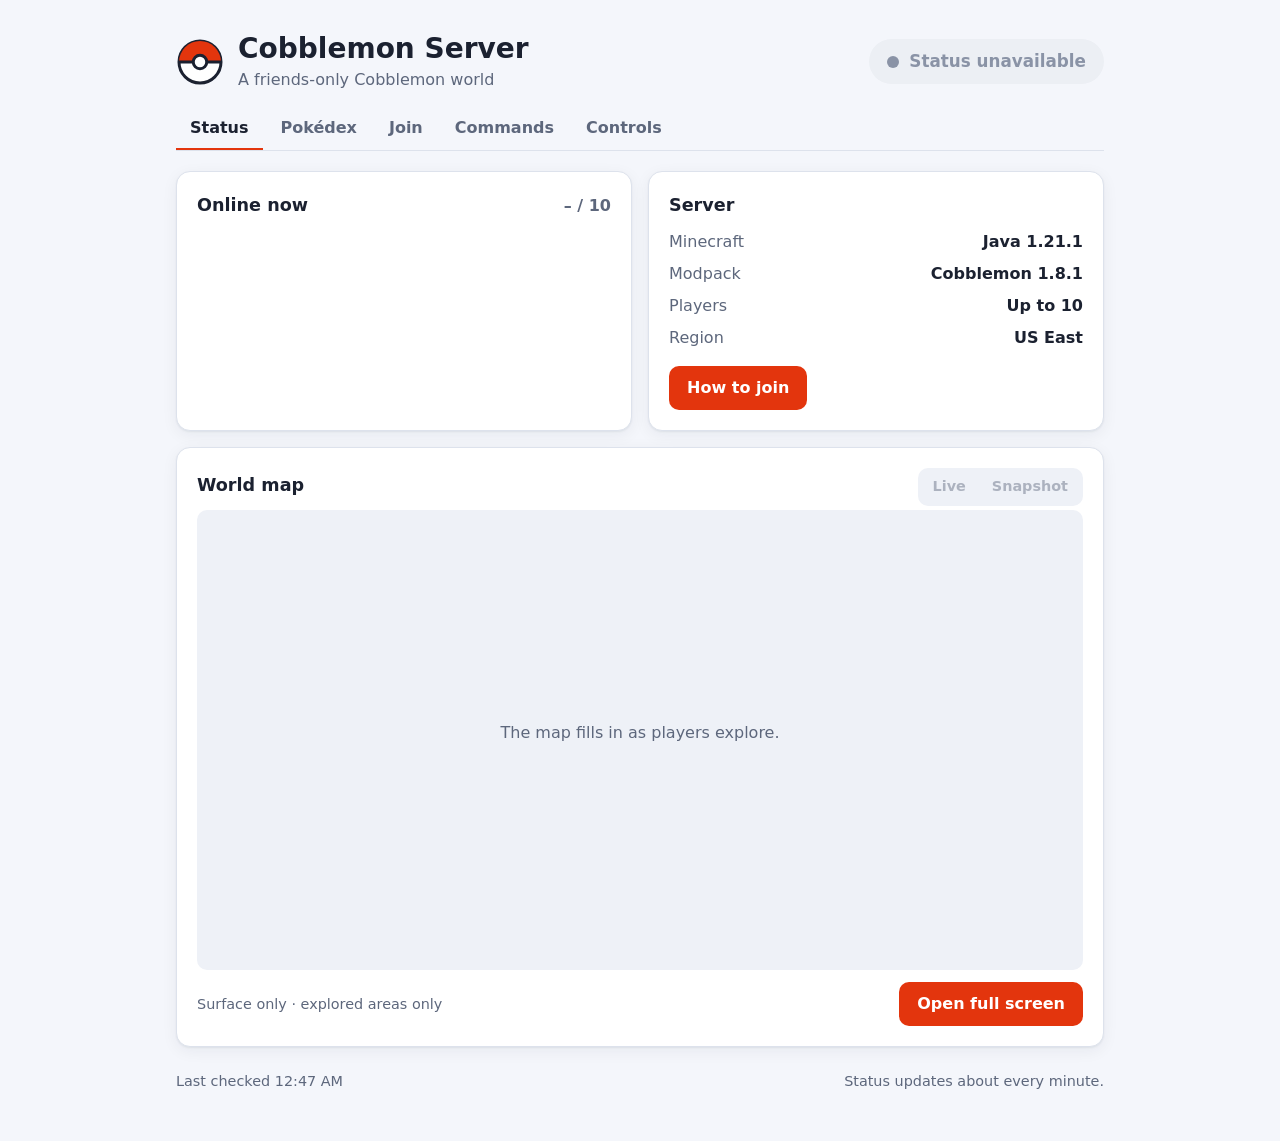
==== commit 16540602: "Add Pokedex tab: combined server Pokedex with who-caught-it hover cards Co-Authored-By: Claude Opus " ====
--- a/index.html
+++ b/index.html
@@ -31,6 +31,7 @@
 
     <nav class="tabs" aria-label="Pages">
       <a href="./" aria-current="page">Status</a>
+      <a href="pokedex.html">Pokédex</a>
       <a href="join.html">Join</a>
       <a href="commands.html">Commands</a>
       <a href="controls.html">Controls</a>
--- a/style.css
+++ b/style.css
@@ -314,3 +314,118 @@
   color: var(--muted);
   font-size: .9rem;
 }
+
+/* ---- Pokédex tab ---- */
+.tabs { overflow-x: auto; scrollbar-width: none; }
+.tabs a { white-space: nowrap; }
+@media (max-width: 480px) { .tabs { gap: 0; } .tabs a { padding: 8px 7px; font-size: .9rem; } }
+
+.dex-total { display: grid; gap: 8px; margin-bottom: 18px; }
+.dex-big { font-size: 1.05rem; }
+.dex-big #dex-caught { font-size: 2rem; font-weight: 800; font-variant-numeric: tabular-nums; }
+.dex-total p.meta { margin: 0; }
+.bar { display: block; height: 10px; border-radius: 999px; background: var(--surface-2); overflow: hidden; }
+.bar > span { display: block; height: 100%; background: var(--accent); border-radius: inherit; }
+.bar.small { height: 6px; }
+.dex-sub { margin: 0 0 10px; font-size: .95rem; color: var(--muted); font-weight: 600; }
+
+.trainers { list-style: none; margin: 0; padding: 0; display: grid; grid-template-columns: repeat(auto-fill, minmax(140px, 1fr)); gap: 8px; }
+.trainer {
+  width: 100%;
+  display: grid;
+  gap: 4px;
+  text-align: left;
+  padding: 10px 12px;
+  border: 1px solid var(--border);
+  border-radius: 10px;
+  background: var(--surface-2);
+  color: var(--text);
+  font: inherit;
+  cursor: pointer;
+}
+.trainer:hover { border-color: var(--muted); }
+.trainer[aria-pressed="true"] { border-color: var(--accent); box-shadow: inset 0 0 0 1px var(--accent); }
+.trainer:focus-visible { outline: 3px solid var(--text); outline-offset: 2px; }
+.t-name { font-weight: 700; overflow-wrap: anywhere; }
+.t-num { color: var(--muted); font-size: .88rem; }
+.t-num strong { color: var(--text); }
+
+.dex-controls { display: grid; grid-template-columns: 2fr repeat(3, minmax(0, 1fr)); gap: 10px; margin-bottom: 12px; }
+@media (max-width: 680px) { .dex-controls { grid-template-columns: 1fr 1fr; } .dex-controls .field:first-child { grid-column: 1 / -1; } }
+.field { display: grid; gap: 4px; font-size: .85rem; color: var(--muted); font-weight: 600; min-width: 0; }
+.field input, .field select {
+  width: 100%;
+  min-width: 0;
+  padding: 8px 10px;
+  border: 1px solid var(--border);
+  border-radius: 8px;
+  background: var(--surface-2);
+  color: var(--text);
+  font: inherit;
+  font-weight: 400;
+  font-size: .95rem;
+}
+.field input:focus-visible, .field select:focus-visible { outline: 3px solid var(--accent); outline-offset: 1px; }
+
+.dex-legend { display: flex; gap: 14px; flex-wrap: wrap; align-items: center; margin-bottom: 12px; }
+.dex-legend #dex-count { margin-left: auto; }
+.lg { display: inline-block; width: 12px; height: 12px; border-radius: 3px; margin-right: 6px; vertical-align: -1px; }
+.lg-caught { background: var(--accent); }
+.lg-seen { background: var(--muted); }
+.lg-none { background: var(--surface-2); border: 1px solid var(--border); }
+
+.dex-grid { display: grid; grid-template-columns: repeat(auto-fill, minmax(96px, 1fr)); gap: 8px; }
+.mon {
+  display: grid;
+  justify-items: center;
+  gap: 2px;
+  padding: 6px 4px 8px;
+  border: 1px solid var(--border);
+  border-radius: 10px;
+  background: var(--surface-2);
+  color: var(--text);
+  font: inherit;
+  cursor: pointer;
+  min-width: 0;
+}
+.mon[hidden] { display: none; }
+.mon:hover { border-color: var(--muted); }
+.mon:focus-visible { outline: 3px solid var(--text); outline-offset: 2px; }
+.mon img, .mon-ph { width: 64px; height: 64px; image-rendering: pixelated; }
+.mon-ph { display: grid; place-items: center; font-weight: 800; color: var(--muted); }
+.mon-n { font-size: .72rem; color: var(--muted); font-variant-numeric: tabular-nums; }
+.mon-name { font-size: .8rem; font-weight: 600; max-width: 100%; overflow: hidden; text-overflow: ellipsis; white-space: nowrap; }
+.mon[data-state="caught"] { border-color: color-mix(in srgb, var(--accent) 55%, var(--border)); background: var(--surface); }
+.mon[data-state="seen"] img { filter: brightness(0); opacity: .55; }
+.mon[data-state="seen"] .mon-name { color: var(--muted); }
+.mon[data-state="none"] img { filter: brightness(0); opacity: .14; }
+.mon[data-state="none"] .mon-name { color: var(--muted); opacity: .7; }
+@media (prefers-color-scheme: dark) {
+  .mon[data-state="seen"] img { filter: brightness(0) invert(1); opacity: .5; }
+  .mon[data-state="none"] img { filter: brightness(0) invert(1); opacity: .08; }
+}
+
+.dex-tip {
+  position: absolute;
+  z-index: 10;
+  max-width: 260px;
+  padding: 10px 12px;
+  border-radius: 10px;
+  background: var(--text);
+  color: var(--bg);
+  box-shadow: var(--shadow);
+  font-size: .88rem;
+  line-height: 1.4;
+  pointer-events: none;
+}
+.dex-tip p { margin: 6px 0 0; }
+.tip-head { font-weight: 800; }
+.tip-types { display: flex; gap: 4px; margin-top: 4px; }
+.tip-note, .tip-none { opacity: .75; font-style: italic; }
+.type { padding: 1px 7px; border-radius: 999px; font-size: .72rem; font-weight: 700; color: #fff; background: #777; }
+.type-normal { background: #9fa19f; } .type-fire { background: #e62829; } .type-water { background: #2980ef; }
+.type-grass { background: #3fa129; } .type-electric { background: #c9a400; } .type-ice { background: #3dcef3; color: #0b2a33; }
+.type-fighting { background: #ff8000; } .type-poison { background: #9141cb; } .type-ground { background: #915121; }
+.type-flying { background: #81b9ef; color: #0b2233; } .type-psychic { background: #ef4179; } .type-bug { background: #91a119; }
+.type-rock { background: #afa981; color: #2a2716; } .type-ghost { background: #704170; } .type-dragon { background: #5060e1; }
+.type-dark { background: #50413f; } .type-steel { background: #60a1b8; } .type-fairy { background: #ef70ef; color: #3a0f3a; }
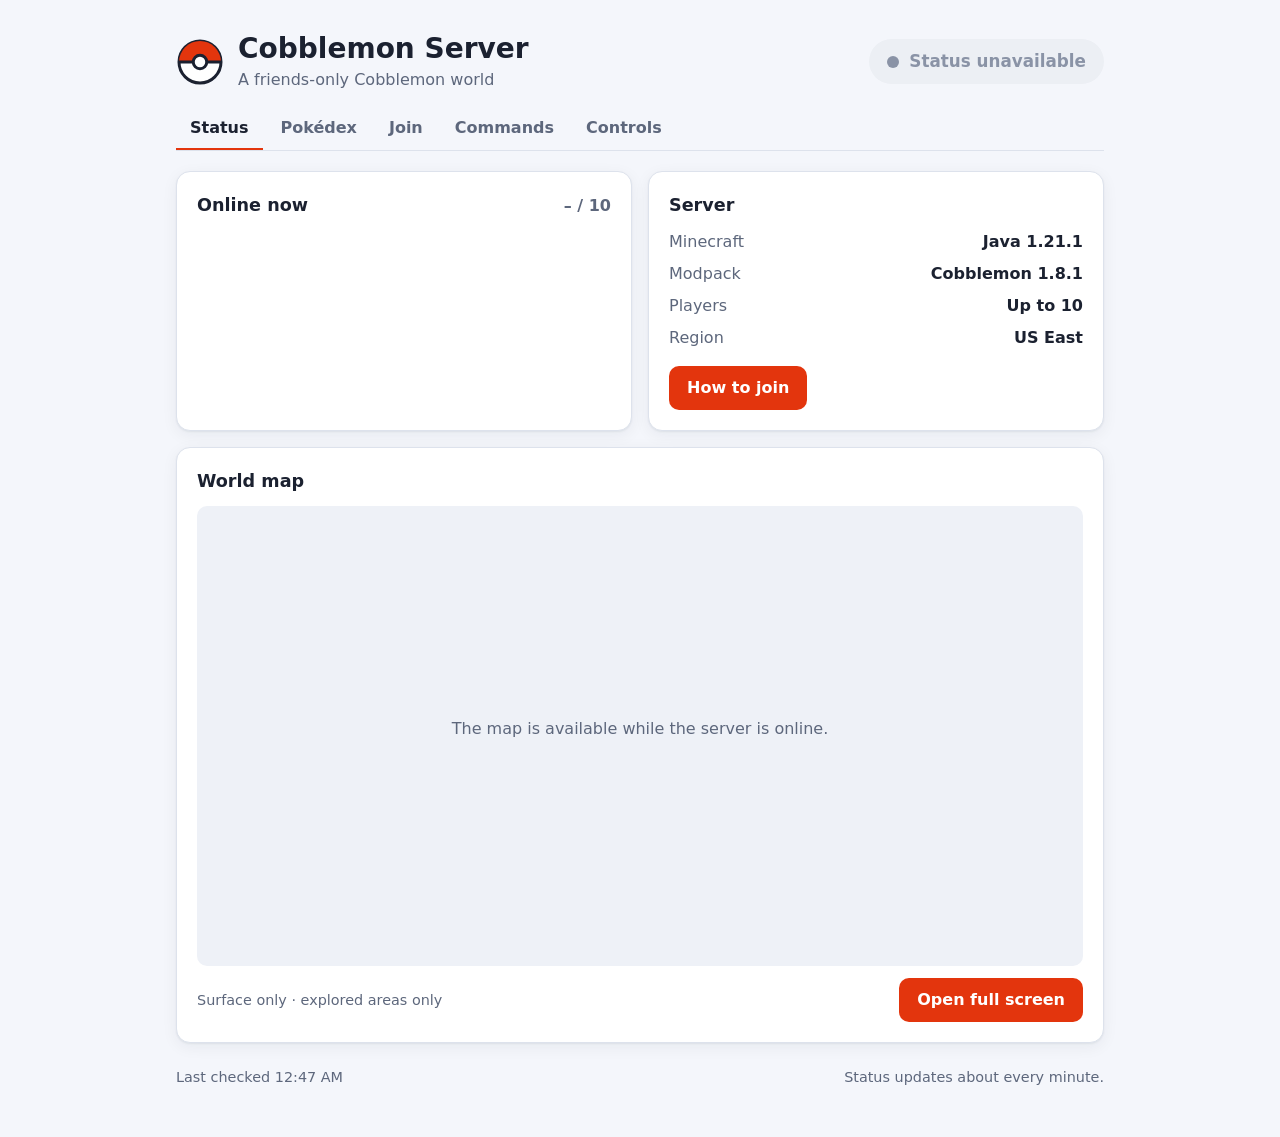
==== commit 0a7e2274: "Drop the map snapshot; the dashboard embeds the live map only The snapshot had grown to 383 MB (GitH" ====
--- a/index.html
+++ b/index.html
@@ -62,17 +62,13 @@
       <article class="card map">
         <div class="card-head">
           <h2>World map</h2>
-          <div class="seg" role="group" aria-label="Map view">
-            <button type="button" id="map-live" data-mode="live" disabled>Live</button>
-            <button type="button" id="map-snapshot" data-mode="snapshot" disabled>Snapshot</button>
-          </div>
         </div>
         <div class="map-frame" id="map-frame">
-          <p class="empty">The map fills in as players explore.</p>
+          <p class="empty">Checking whether the map is online…</p>
         </div>
         <div class="map-foot">
           <span class="meta" id="map-updated">Surface only · explored areas only</span>
-          <a class="btn" id="map-link" href="map/" target="_blank" rel="noopener" hidden>Open full screen</a>
+          <a class="btn" id="map-link" href="https://cobblemon.albacore-trout.ts.net/" target="_blank" rel="noopener" hidden>Open full screen</a>
         </div>
       </article>
     </section>
--- a/style.css
+++ b/style.css
@@ -205,27 +205,6 @@
 
 .card a:not(.btn), .foot a { color: var(--accent); }
 
-.seg {
-  display: inline-flex;
-  padding: 3px;
-  gap: 2px;
-  background: var(--surface-2);
-  border-radius: 10px;
-}
-.seg button {
-  border: 0;
-  background: transparent;
-  color: var(--muted);
-  font: inherit;
-  font-size: .9rem;
-  font-weight: 600;
-  padding: 5px 12px;
-  border-radius: 7px;
-  cursor: pointer;
-}
-.seg button[aria-pressed="true"] { background: var(--surface); color: var(--text); box-shadow: var(--shadow); }
-.seg button:disabled { opacity: .45; cursor: not-allowed; }
-.seg button:focus-visible { outline: 3px solid var(--text); outline-offset: 1px; }
 
 .map-frame {
   height: 460px;
